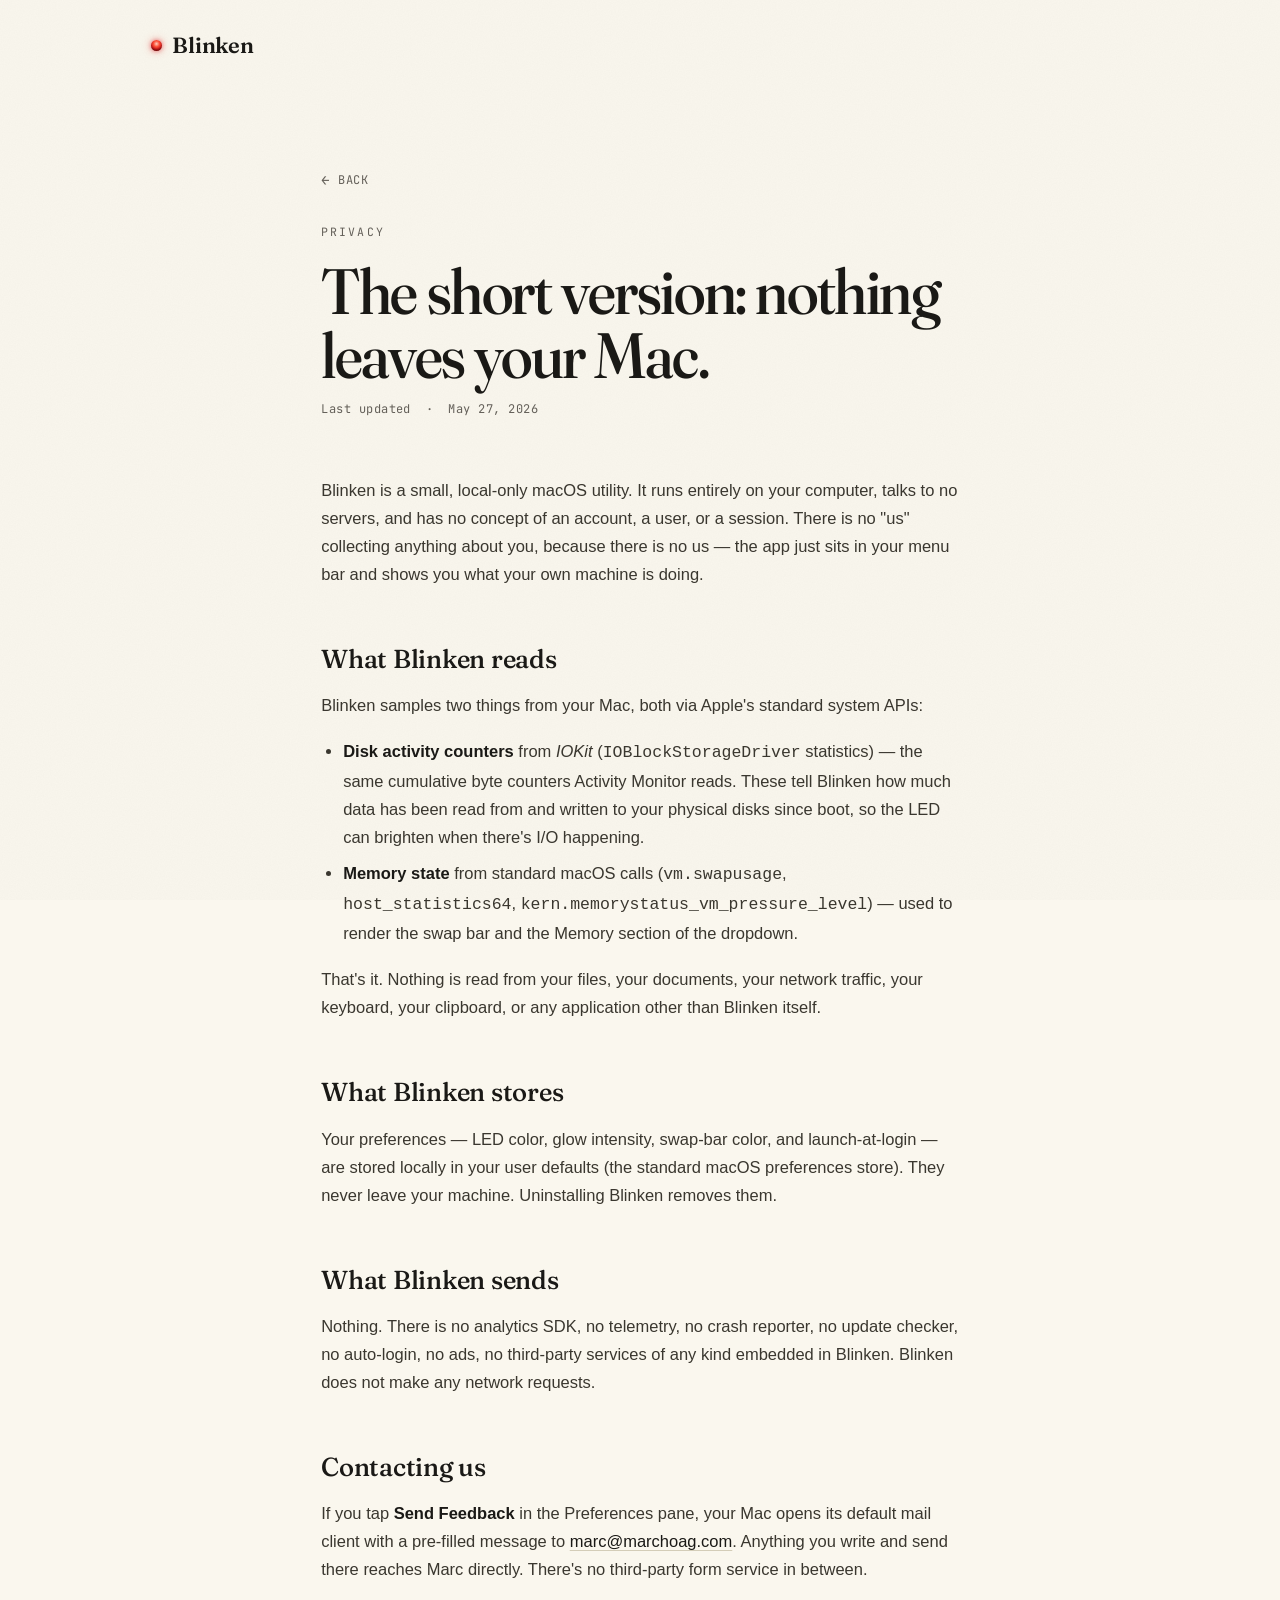
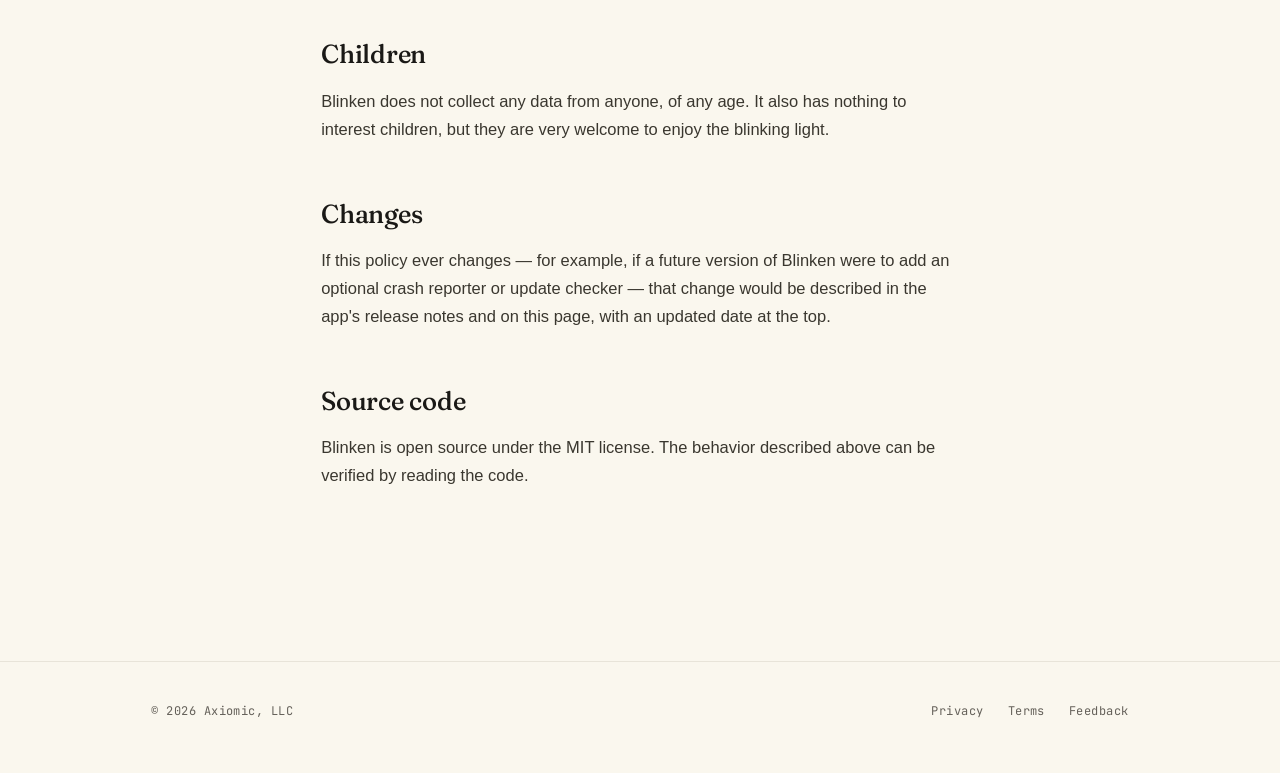
==== web/privacy.html @ ebc89130 "feat: /web — single-page marketing site with Privacy + Terms A static, self-contained marketing site" ====
<!DOCTYPE html>
<html lang="en">
<head>
    <meta charset="UTF-8">
    <meta name="viewport" content="width=device-width, initial-scale=1.0">
    <title>Privacy — Blinken</title>
    <meta name="description" content="Blinken's privacy policy. The short version: Blinken collects nothing.">

    <link rel="icon" type="image/svg+xml" href="data:image/svg+xml,%3Csvg xmlns='http://www.w3.org/2000/svg' viewBox='0 0 32 32'%3E%3Cdefs%3E%3CradialGradient id='g' cx='50%25' cy='38%25'%3E%3Cstop offset='0%25' stop-color='%23fff5ed'/%3E%3Cstop offset='12%25' stop-color='%23ff7a5d'/%3E%3Cstop offset='40%25' stop-color='%23e11c1c'/%3E%3Cstop offset='100%25' stop-color='%233a0606'/%3E%3C/radialGradient%3E%3C/defs%3E%3Ccircle cx='16' cy='16' r='11.5' fill='url(%23g)'/%3E%3C/svg%3E">

    <link rel="preconnect" href="https://fonts.googleapis.com">
    <link rel="preconnect" href="https://fonts.gstatic.com" crossorigin>
    <link rel="preconnect" href="https://api.fontshare.com" crossorigin>
    <link href="https://fonts.googleapis.com/css2?family=Fraunces:ital,opsz,wght,SOFT@0,9..144,300..700,0..100;1,9..144,300..700,0..100&family=JetBrains+Mono:wght@400;500&display=swap" rel="stylesheet">
    <link href="https://api.fontshare.com/v2/css?f[]=switzer@400,500,600&display=swap" rel="stylesheet">

    <link rel="stylesheet" href="styles.css">
</head>
<body>

    <nav class="site-nav">
        <a href="index.html" class="wordmark">
            <span class="led-mini" aria-hidden="true"></span>
            <span>Blinken</span>
        </a>
    </nav>

    <main class="doc">

        <a href="index.html" class="doc-back">Back</a>

        <p class="doc-eyebrow">Privacy</p>
        <h1>The short version: nothing leaves your Mac.</h1>
        <p class="doc-updated">Last updated &nbsp;·&nbsp; May 27, 2026</p>

        <p>
            Blinken is a small, local-only macOS utility. It runs entirely on your computer, talks
            to no servers, and has no concept of an account, a user, or a session. There is no
            "us" collecting anything about you, because there is no us — the app just sits in your
            menu bar and shows you what your own machine is doing.
        </p>

        <h2>What Blinken reads</h2>
        <p>
            Blinken samples two things from your Mac, both via Apple's standard system APIs:
        </p>
        <ul>
            <li>
                <strong>Disk activity counters</strong> from <em>IOKit</em>
                (<code>IOBlockStorageDriver</code> statistics) — the same cumulative byte
                counters Activity Monitor reads. These tell Blinken how much data has been
                read from and written to your physical disks since boot, so the LED can
                brighten when there's I/O happening.
            </li>
            <li>
                <strong>Memory state</strong> from standard macOS calls (<code>vm.swapusage</code>,
                <code>host_statistics64</code>, <code>kern.memorystatus_vm_pressure_level</code>) —
                used to render the swap bar and the Memory section of the dropdown.
            </li>
        </ul>

        <p>
            That's it. Nothing is read from your files, your documents, your network traffic, your
            keyboard, your clipboard, or any application other than Blinken itself.
        </p>

        <h2>What Blinken stores</h2>
        <p>
            Your preferences — LED color, glow intensity, swap-bar color, and launch-at-login —
            are stored locally in your user defaults (the standard macOS preferences store).
            They never leave your machine. Uninstalling Blinken removes them.
        </p>

        <h2>What Blinken sends</h2>
        <p>
            Nothing. There is no analytics SDK, no telemetry, no crash reporter, no update checker,
            no auto-login, no ads, no third-party services of any kind embedded in Blinken.
            Blinken does not make any network requests.
        </p>

        <h2>Contacting us</h2>
        <p>
            If you tap <strong>Send Feedback</strong> in the Preferences pane, your Mac opens its
            default mail client with a pre-filled message to <a href="mailto:marc@marchoag.com?subject=Blinken:%20">marc@marchoag.com</a>.
            Anything you write and send there reaches Marc directly. There's no third-party form
            service in between.
        </p>

        <h2>Children</h2>
        <p>
            Blinken does not collect any data from anyone, of any age. It also has nothing to
            interest children, but they are very welcome to enjoy the blinking light.
        </p>

        <h2>Changes</h2>
        <p>
            If this policy ever changes — for example, if a future version of Blinken were to
            add an optional crash reporter or update checker — that change would be described
            in the app's release notes and on this page, with an updated date at the top.
        </p>

        <h2>Source code</h2>
        <p>
            Blinken is open source under the MIT license. The behavior described above can be
            verified by reading the code.
        </p>

    </main>

    <footer>
        <div class="footer-inner">
            <div class="footer-meta">
                © 2026 <a href="https://axiomic.ai">Axiomic, LLC</a>
            </div>
            <nav class="footer-links" aria-label="Footer">
                <a href="privacy.html">Privacy</a>
                <a href="terms.html">Terms</a>
                <a href="mailto:marc@marchoag.com?subject=Blinken:%20">Feedback</a>
            </nav>
        </div>
    </footer>

</body>
</html>
---- web/styles.css ----
/* ──────────────────────────────────────────────────────────────────────
   Blinken — marketing site stylesheet
   Restrained editorial. Warm paper. One bright lamp.
   ────────────────────────────────────────────────────────────────────── */

:root {
    /* Colour */
    --paper:        #FAF7EE;
    --paper-deep:   #F2EDDF;
    --ink:          #1A1916;
    --ink-soft:     #3A372F;
    --subdued:      #65615A;
    --rule:         #E8E4D9;
    --rule-strong:  #D4CDB8;

    --led-red:      #E11C1C;
    --led-red-soft: #FF5239;
    --led-red-deep: #8A0808;
    --led-glow:     rgba(225, 28, 28, 0.35);

    /* Type */
    --display: "Fraunces", "Times New Roman", Georgia, serif;
    --body:    "Switzer", -apple-system, BlinkMacSystemFont, "Helvetica Neue", sans-serif;
    --mono:    "JetBrains Mono", ui-monospace, "SF Mono", Menlo, monospace;

    /* Scale & rhythm */
    --max-width: 1080px;
    --gutter: clamp(20px, 4vw, 56px);
    --section-y: clamp(80px, 12vw, 160px);
}

* { box-sizing: border-box; margin: 0; padding: 0; }

html { scroll-behavior: smooth; }

body {
    font-family: var(--body);
    font-weight: 400;
    font-size: 17px;
    line-height: 1.55;
    color: var(--ink);
    background: var(--paper);
    -webkit-font-smoothing: antialiased;
    -moz-osx-font-smoothing: grayscale;
    text-rendering: optimizeLegibility;
    font-feature-settings: "ss01", "cv11", "cv02";
    overflow-x: hidden;
}

/* Subtle paper grain via a tiny noise SVG overlay */
body::before {
    content: "";
    position: fixed;
    inset: 0;
    pointer-events: none;
    z-index: 100;
    opacity: 0.035;
    mix-blend-mode: multiply;
    background-image: url("data:image/svg+xml;utf8,<svg xmlns='http://www.w3.org/2000/svg' width='180' height='180'><filter id='n'><feTurbulence type='fractalNoise' baseFrequency='0.85' numOctaves='2' stitchTiles='stitch'/><feColorMatrix values='0 0 0 0 0  0 0 0 0 0  0 0 0 0 0  0 0 0 0.6 0'/></filter><rect width='100%' height='100%' filter='url(%23n)'/></svg>");
}

a { color: var(--ink); text-decoration: underline; text-decoration-color: var(--rule-strong); text-decoration-thickness: 1px; text-underline-offset: 3px; transition: text-decoration-color .2s ease; }
a:hover { text-decoration-color: var(--led-red); }

/* ───── Navigation ───── */

.site-nav {
    display: flex;
    align-items: center;
    justify-content: space-between;
    padding: 28px var(--gutter);
    max-width: var(--max-width);
    margin: 0 auto;
}

.wordmark {
    display: inline-flex;
    align-items: center;
    gap: 10px;
    font-family: var(--display);
    font-weight: 600;
    font-size: 22px;
    letter-spacing: -0.01em;
    color: var(--ink);
    text-decoration: none;
}
.wordmark:hover { text-decoration: none; }

.wordmark .led-mini {
    width: 11px;
    height: 11px;
    border-radius: 50%;
    background: radial-gradient(circle at 50% 35%, #ffd1c1 0%, #ff5239 32%, #e11c1c 60%, #6b0606 100%);
    box-shadow:
        0 0 4px rgba(225, 28, 28, 0.55),
        0 0 10px rgba(225, 28, 28, 0.35),
        inset 0 -2px 2px rgba(40, 0, 0, 0.4);
    animation: led-mini-pulse 3.8s ease-in-out infinite;
}

@keyframes led-mini-pulse {
    0%, 18%, 100% { filter: brightness(0.92); }
    8%  { filter: brightness(1.35); }
    52% { filter: brightness(1.18); }
    60% { filter: brightness(0.85); }
    66% { filter: brightness(1.25); }
}

.nav-cta {
    font-family: var(--mono);
    font-size: 12.5px;
    letter-spacing: 0.04em;
    text-transform: uppercase;
    color: var(--ink);
    text-decoration: none;
    padding: 9px 16px;
    border: 1px solid var(--rule-strong);
    border-radius: 100px;
    transition: border-color .2s ease, color .2s ease, background .2s ease;
}
.nav-cta:hover {
    color: var(--paper);
    background: var(--ink);
    border-color: var(--ink);
}

/* ───── Hero ───── */

.hero {
    position: relative;
    max-width: var(--max-width);
    margin: 0 auto;
    padding: clamp(40px, 8vw, 88px) var(--gutter) clamp(60px, 10vw, 130px);
    text-align: center;
    overflow: visible;
}

/* atmospheric red wash bleeding from the LED into the page */
.hero::before {
    content: "";
    position: absolute;
    top: 20%;
    left: 50%;
    width: 1100px;
    height: 900px;
    transform: translateX(-50%);
    background: radial-gradient(
        ellipse 50% 50% at 50% 40%,
        rgba(225, 28, 28, 0.09) 0%,
        rgba(225, 28, 28, 0.04) 35%,
        transparent 75%);
    pointer-events: none;
    z-index: 0;
}

.hero > * { position: relative; z-index: 1; }

.kicker {
    font-family: var(--mono);
    font-size: 11.5px;
    letter-spacing: 0.18em;
    text-transform: uppercase;
    color: var(--subdued);
    margin-bottom: 24px;
}
.kicker::before { content: "—  "; color: var(--rule-strong); }
.kicker::after  { content: "  —"; color: var(--rule-strong); }

.led-stage {
    width: 280px;
    height: 280px;
    margin: 0 auto clamp(40px, 6vw, 64px);
    display: grid;
    place-items: center;
    position: relative;
}

.led {
    width: 132px;
    height: 132px;
    border-radius: 50%;
    background:
        radial-gradient(circle at 50% 38%,
            #fff5ed 0%,
            #ffb499 7%,
            #ff5239 19%,
            #e11c1c 40%,
            #8a0808 78%,
            #2f0303 100%);
    position: relative;
    box-shadow:
        inset 0 -10px 22px rgba(60, 0, 0, 0.45),
        inset 0 4px 12px rgba(255, 220, 200, 0.25),
        0 0 36px rgba(255, 50, 30, 0.5),
        0 0 80px rgba(225, 28, 28, 0.4),
        0 0 150px rgba(225, 28, 28, 0.25),
        0 0 280px rgba(225, 28, 28, 0.12);
    animation: led-activity 4.6s cubic-bezier(0.45, 0, 0.55, 1) infinite;
    will-change: filter;
}

/* glassy specular highlight at the top of the dome */
.led::after {
    content: "";
    position: absolute;
    inset: 12% 26% 56% 26%;
    border-radius: 50%;
    background: radial-gradient(ellipse at 50% 30%,
        rgba(255, 255, 255, 0.75),
        rgba(255, 230, 220, 0.2) 50%,
        rgba(255, 255, 255, 0) 80%);
    pointer-events: none;
    filter: blur(0.6px);
}

/* Believable disk-activity rhythm: mostly steady with irregular flickers. */
@keyframes led-activity {
    0%   { filter: brightness(0.92); }
    3%   { filter: brightness(1.45); }
    5%   { filter: brightness(1.00); }
    8%   { filter: brightness(1.32); }
    10%  { filter: brightness(0.95); }
    20%  { filter: brightness(0.88); }
    25%  { filter: brightness(0.92); }
    /* quiet stretch */
    42%  { filter: brightness(0.85); }
    44%  { filter: brightness(1.5);  }
    46%  { filter: brightness(0.95); }
    /* burst */
    63%  { filter: brightness(0.9);  }
    65%  { filter: brightness(1.4);  }
    67%  { filter: brightness(1.0);  }
    69%  { filter: brightness(1.35); }
    71%  { filter: brightness(0.88); }
    /* tail */
    88%  { filter: brightness(0.95); }
    92%  { filter: brightness(1.18); }
    96%  { filter: brightness(0.9);  }
    100% { filter: brightness(0.92); }
}

@media (prefers-reduced-motion: reduce) {
    .led, .wordmark .led-mini { animation: none; filter: brightness(1.05); }
}

.hero h1 {
    font-family: var(--display);
    font-weight: 500;
    font-size: clamp(48px, 8.4vw, 108px);
    line-height: 0.96;
    letter-spacing: -0.025em;
    color: var(--ink);
    font-variation-settings: "opsz" 144, "SOFT" 30;
    max-width: 18ch;
    margin: 0 auto;
}

.hero h1 .it {
    font-style: italic;
    font-weight: 400;
    color: var(--ink-soft);
}

.hero .lede {
    font-size: clamp(17px, 1.5vw, 20px);
    line-height: 1.55;
    color: var(--ink-soft);
    max-width: 560px;
    margin: 28px auto 0;
}

.cta-row {
    display: inline-flex;
    flex-wrap: wrap;
    align-items: center;
    justify-content: center;
    gap: 22px;
    margin-top: 44px;
}

.btn-primary {
    display: inline-flex;
    align-items: center;
    gap: 10px;
    font-family: var(--body);
    font-weight: 500;
    font-size: 15.5px;
    letter-spacing: -0.005em;
    color: var(--paper);
    background: var(--ink);
    padding: 14px 26px;
    border-radius: 100px;
    text-decoration: none;
    transition: transform .15s ease, background .2s ease, box-shadow .25s ease;
    box-shadow: 0 1px 0 rgba(255, 255, 255, 0.4) inset, 0 12px 30px -12px rgba(26, 25, 22, 0.5);
}
.btn-primary:hover { background: #000; transform: translateY(-1px); text-decoration: none; box-shadow: 0 1px 0 rgba(255, 255, 255, 0.4) inset, 0 18px 40px -14px rgba(26, 25, 22, 0.6); }
.btn-primary:active { transform: translateY(0); }

.btn-primary .arrow {
    width: 18px; height: 18px; display: inline-block;
    background: currentColor;
    -webkit-mask: url("data:image/svg+xml;utf8,<svg xmlns='http://www.w3.org/2000/svg' width='18' height='18' viewBox='0 0 18 18'><path fill='none' stroke='currentColor' stroke-width='1.4' stroke-linecap='round' stroke-linejoin='round' d='M3 9h12M10 4l5 5-5 5'/></svg>") center/contain no-repeat;
    mask: url("data:image/svg+xml;utf8,<svg xmlns='http://www.w3.org/2000/svg' width='18' height='18' viewBox='0 0 18 18'><path fill='none' stroke='currentColor' stroke-width='1.4' stroke-linecap='round' stroke-linejoin='round' d='M3 9h12M10 4l5 5-5 5'/></svg>") center/contain no-repeat;
}

.cta-meta {
    font-family: var(--mono);
    font-size: 12px;
    letter-spacing: 0.06em;
    color: var(--subdued);
    white-space: nowrap;
}

/* hero entry animation */
.hero .kicker  { opacity: 0; animation: rise .9s ease .15s forwards; }
.led-stage     { opacity: 0; animation: rise 1.1s ease .35s forwards; }
.hero h1       { opacity: 0; animation: rise 1.0s ease .55s forwards; }
.hero .lede    { opacity: 0; animation: rise .9s  ease .75s forwards; }
.cta-row       { opacity: 0; animation: rise .8s  ease .95s forwards; }

@keyframes rise {
    from { opacity: 0; transform: translateY(14px); }
    to   { opacity: 1; transform: translateY(0); }
}

@media (prefers-reduced-motion: reduce) {
    .hero .kicker, .led-stage, .hero h1, .hero .lede, .cta-row { opacity: 1; animation: none; transform: none; }
}

/* ───── Section: features ───── */

.section {
    max-width: var(--max-width);
    margin: 0 auto;
    padding: var(--section-y) var(--gutter);
    border-top: 1px solid var(--rule);
}

.section-head {
    display: grid;
    grid-template-columns: 1fr;
    gap: 14px;
    margin-bottom: clamp(48px, 7vw, 80px);
    max-width: 720px;
}

.section-eyebrow {
    font-family: var(--mono);
    font-size: 11.5px;
    letter-spacing: 0.18em;
    text-transform: uppercase;
    color: var(--subdued);
}

.section h2 {
    font-family: var(--display);
    font-weight: 500;
    font-size: clamp(34px, 5.2vw, 60px);
    line-height: 1.02;
    letter-spacing: -0.02em;
    color: var(--ink);
    font-variation-settings: "opsz" 80, "SOFT" 40;
}

.section h2 em { font-style: italic; font-weight: 400; color: var(--ink-soft); }

.feature-grid {
    display: grid;
    grid-template-columns: repeat(3, 1fr);
    gap: 56px 48px;
}

.feature {
    display: grid;
    gap: 14px;
}

.feature-icon {
    width: 44px;
    height: 44px;
    display: grid;
    place-items: center;
    margin-bottom: 10px;
}

.feature-icon .led {
    width: 28px; height: 28px;
    box-shadow:
        inset 0 -3px 6px rgba(60, 0, 0, 0.45),
        0 0 12px rgba(225, 28, 28, 0.45),
        0 0 28px rgba(225, 28, 28, 0.2);
    animation-duration: 5.2s;
}
.feature-icon .led::after { inset: 14% 28% 56% 28%; }

.feature-icon .swap-bar {
    width: 6px; height: 28px;
    background: linear-gradient(
        to top,
        #b88810 0%,
        #b88810 40%,
        #D4A017 40%,
        #D4A017 100%);
    box-shadow:
        inset 0 0 2px rgba(60, 40, 0, 0.4),
        0 0 12px rgba(212, 160, 23, 0.45),
        0 0 24px rgba(212, 160, 23, 0.2);
    border-radius: 1px;
    position: relative;
}

.feature-icon .menu-glyph {
    display: flex;
    flex-direction: column;
    gap: 3px;
    width: 24px;
}
.feature-icon .menu-glyph i {
    height: 3px;
    background: var(--ink-soft);
    border-radius: 1px;
    opacity: 0.85;
    display: block;
}
.feature-icon .menu-glyph i:nth-child(1) { width: 100%; }
.feature-icon .menu-glyph i:nth-child(2) { width: 70%; }
.feature-icon .menu-glyph i:nth-child(3) { width: 85%; }

.feature h3 {
    font-family: var(--display);
    font-weight: 500;
    font-size: 22px;
    line-height: 1.25;
    letter-spacing: -0.005em;
    color: var(--ink);
}

.feature p {
    font-size: 15.5px;
    line-height: 1.65;
    color: var(--ink-soft);
    max-width: 36ch;
}

/* ───── Philosophy ───── */

.philosophy {
    max-width: var(--max-width);
    margin: 0 auto;
    padding: var(--section-y) var(--gutter);
    border-top: 1px solid var(--rule);
    display: grid;
    grid-template-columns: 0.85fr 1.15fr;
    gap: 80px;
    align-items: start;
}

.philosophy .section-head { margin-bottom: 0; }

.philosophy-body { display: grid; gap: 22px; }

.philosophy-body p {
    font-family: var(--display);
    font-weight: 400;
    font-size: clamp(19px, 1.9vw, 23px);
    line-height: 1.45;
    color: var(--ink);
    font-variation-settings: "opsz" 30, "SOFT" 20;
    letter-spacing: -0.005em;
}

.philosophy-body p:first-child::first-letter {
    font-family: var(--display);
    font-weight: 500;
    font-size: 4.2em;
    line-height: 0.85;
    float: left;
    padding: 6px 12px 0 0;
    color: var(--led-red);
    font-variation-settings: "opsz" 144, "SOFT" 40;
}

.philosophy-body em {
    font-style: italic;
    color: var(--ink-soft);
}

/* ───── Privacy note ───── */

.privacy-band {
    max-width: var(--max-width);
    margin: 0 auto;
    padding: var(--section-y) var(--gutter);
    border-top: 1px solid var(--rule);
    text-align: center;
}

.privacy-band h2 {
    font-family: var(--display);
    font-weight: 500;
    font-size: clamp(34px, 5.2vw, 60px);
    line-height: 1.02;
    letter-spacing: -0.02em;
    font-variation-settings: "opsz" 80, "SOFT" 40;
    margin-bottom: 28px;
}

.privacy-band p {
    font-size: clamp(17px, 1.4vw, 19px);
    line-height: 1.65;
    color: var(--ink-soft);
    max-width: 620px;
    margin: 0 auto;
}

.privacy-meta {
    display: inline-flex;
    flex-wrap: wrap;
    justify-content: center;
    gap: 22px;
    margin-top: 36px;
    font-family: var(--mono);
    font-size: 12px;
    letter-spacing: 0.06em;
    color: var(--subdued);
    text-transform: uppercase;
}

.privacy-meta span { position: relative; }
.privacy-meta span + span::before {
    content: "·";
    margin-right: 22px;
    color: var(--rule-strong);
}

/* ───── Byline ───── */

.byline {
    max-width: var(--max-width);
    margin: 0 auto;
    padding: var(--section-y) var(--gutter);
    border-top: 1px solid var(--rule);
    text-align: center;
}

.byline p {
    font-family: var(--display);
    font-weight: 400;
    font-size: clamp(20px, 2vw, 26px);
    line-height: 1.45;
    color: var(--ink);
    font-variation-settings: "opsz" 60, "SOFT" 30;
}

.byline a { text-decoration-color: var(--rule-strong); }
.byline a:hover { text-decoration-color: var(--led-red); }

.byline .heart { color: var(--led-red); display: inline-block; }

/* ───── Footer ───── */

footer {
    border-top: 1px solid var(--rule);
    margin-top: 0;
}

.footer-inner {
    max-width: var(--max-width);
    margin: 0 auto;
    padding: 40px var(--gutter) 56px;
    display: flex;
    flex-wrap: wrap;
    align-items: center;
    justify-content: space-between;
    gap: 22px;
    font-family: var(--mono);
    font-size: 12px;
    letter-spacing: 0.04em;
    color: var(--subdued);
}

.footer-inner a {
    text-decoration: none;
    color: var(--subdued);
    transition: color .15s ease;
}
.footer-inner a:hover { color: var(--ink); }

.footer-links { display: inline-flex; gap: 24px; }

/* ───── Document pages (privacy / terms) ───── */

.doc {
    max-width: 740px;
    margin: 0 auto;
    padding: clamp(40px, 6vw, 80px) var(--gutter) var(--section-y);
}

.doc .doc-eyebrow {
    font-family: var(--mono);
    font-size: 11.5px;
    letter-spacing: 0.18em;
    text-transform: uppercase;
    color: var(--subdued);
    margin-bottom: 18px;
}

.doc h1 {
    font-family: var(--display);
    font-weight: 500;
    font-size: clamp(40px, 6vw, 64px);
    line-height: 1.0;
    letter-spacing: -0.022em;
    font-variation-settings: "opsz" 120, "SOFT" 30;
    margin-bottom: 12px;
}

.doc .doc-updated {
    font-family: var(--mono);
    font-size: 12px;
    color: var(--subdued);
    letter-spacing: 0.04em;
    margin-bottom: 56px;
}

.doc h2 {
    font-family: var(--display);
    font-weight: 500;
    font-size: 26px;
    line-height: 1.2;
    letter-spacing: -0.01em;
    font-variation-settings: "opsz" 36, "SOFT" 30;
    margin: 56px 0 16px;
    color: var(--ink);
}

.doc p, .doc li {
    font-size: 16.5px;
    line-height: 1.7;
    color: var(--ink-soft);
}

.doc p { margin-bottom: 18px; }

.doc ul { padding-left: 22px; margin-bottom: 18px; }
.doc li { margin-bottom: 8px; }

.doc strong { color: var(--ink); font-weight: 600; }

.doc-back {
    display: inline-flex;
    align-items: center;
    gap: 8px;
    margin-bottom: 30px;
    font-family: var(--mono);
    font-size: 12px;
    letter-spacing: 0.06em;
    text-transform: uppercase;
    color: var(--subdued);
    text-decoration: none;
}
.doc-back:hover { color: var(--ink); }
.doc-back::before { content: "←"; font-size: 14px; }

/* ───── Mobile ───── */

@media (max-width: 820px) {
    .feature-grid {
        grid-template-columns: 1fr;
        gap: 44px;
    }
    .philosophy {
        grid-template-columns: 1fr;
        gap: 32px;
    }
    .led-stage {
        width: 240px;
        height: 240px;
    }
    .led {
        width: 110px;
        height: 110px;
    }
}

@media (max-width: 500px) {
    .nav-cta { display: none; }
    .privacy-meta { gap: 12px; }
    .privacy-meta span + span::before { margin-right: 12px; }
    .footer-inner { flex-direction: column; align-items: center; text-align: center; }
    .footer-links { flex-wrap: wrap; justify-content: center; }
}
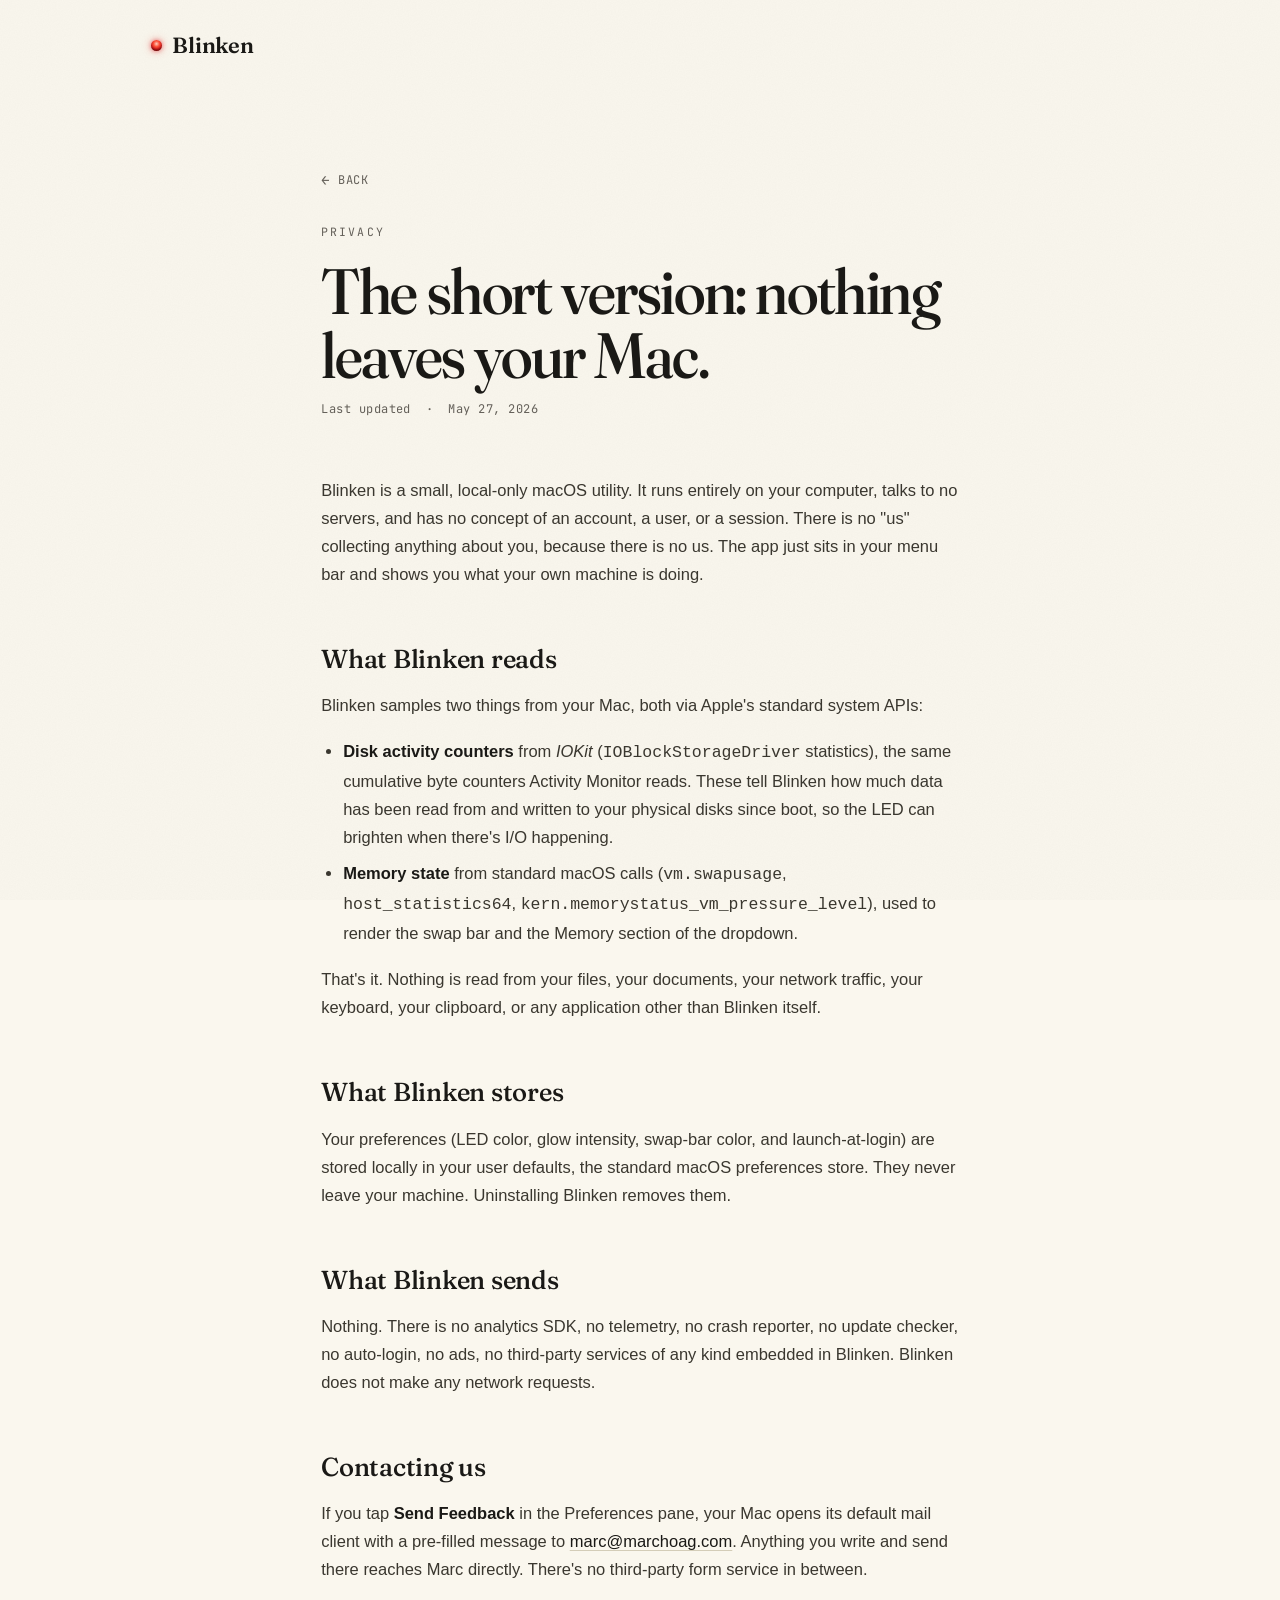
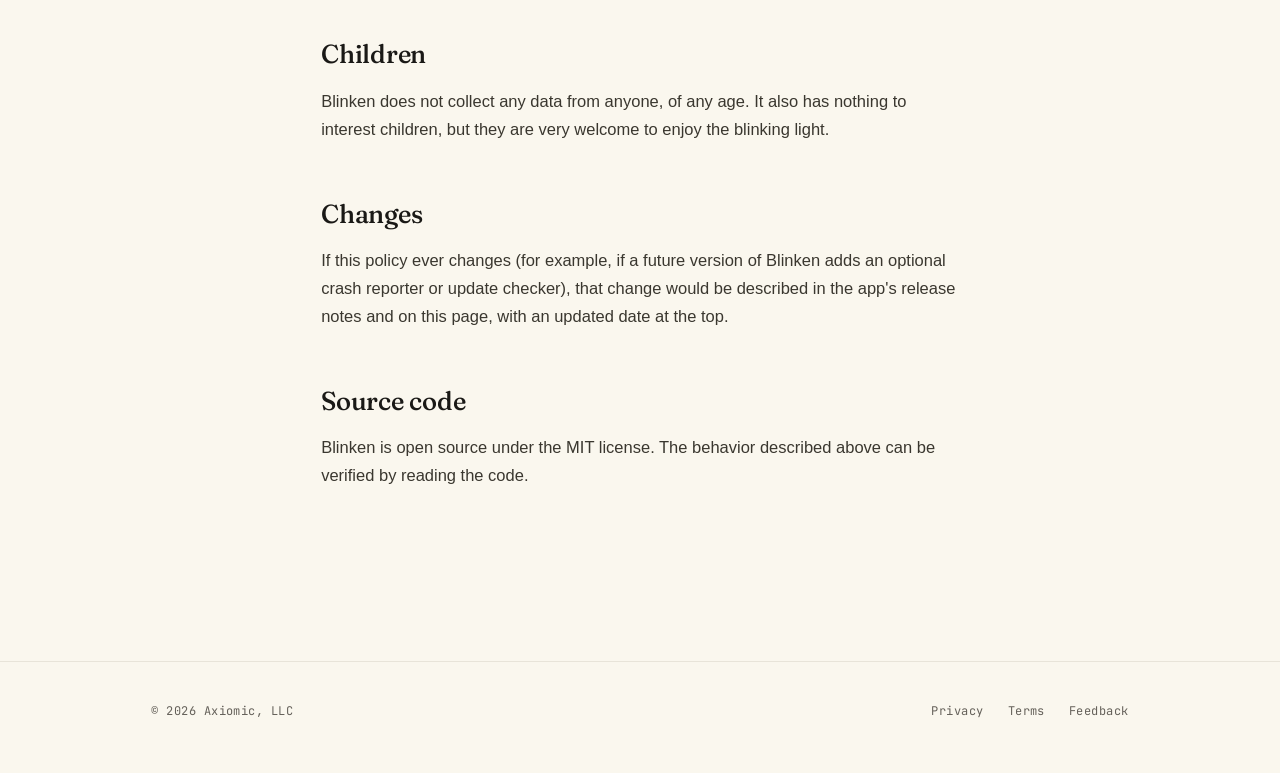
==== commit fb4a900d: "fix: web — strip em-dashes (commas, periods, parens instead) You were right, I was em-dash-drunk. 19" ====
--- a/web/privacy.html
+++ b/web/privacy.html
@@ -3,7 +3,7 @@
 <head>
     <meta charset="UTF-8">
     <meta name="viewport" content="width=device-width, initial-scale=1.0">
-    <title>Privacy — Blinken</title>
+    <title>Privacy · Blinken</title>
     <meta name="description" content="Blinken's privacy policy. The short version: Blinken collects nothing.">
 
     <link rel="icon" type="image/svg+xml" href="data:image/svg+xml,%3Csvg xmlns='http://www.w3.org/2000/svg' viewBox='0 0 32 32'%3E%3Cdefs%3E%3CradialGradient id='g' cx='50%25' cy='38%25'%3E%3Cstop offset='0%25' stop-color='%23fff5ed'/%3E%3Cstop offset='12%25' stop-color='%23ff7a5d'/%3E%3Cstop offset='40%25' stop-color='%23e11c1c'/%3E%3Cstop offset='100%25' stop-color='%233a0606'/%3E%3C/radialGradient%3E%3C/defs%3E%3Ccircle cx='16' cy='16' r='11.5' fill='url(%23g)'/%3E%3C/svg%3E">
@@ -36,7 +36,7 @@
         <p>
             Blinken is a small, local-only macOS utility. It runs entirely on your computer, talks
             to no servers, and has no concept of an account, a user, or a session. There is no
-            "us" collecting anything about you, because there is no us — the app just sits in your
+            "us" collecting anything about you, because there is no us. The app just sits in your
             menu bar and shows you what your own machine is doing.
         </p>
 
@@ -47,14 +47,14 @@
         <ul>
             <li>
                 <strong>Disk activity counters</strong> from <em>IOKit</em>
-                (<code>IOBlockStorageDriver</code> statistics) — the same cumulative byte
+                (<code>IOBlockStorageDriver</code> statistics), the same cumulative byte
                 counters Activity Monitor reads. These tell Blinken how much data has been
                 read from and written to your physical disks since boot, so the LED can
                 brighten when there's I/O happening.
             </li>
             <li>
                 <strong>Memory state</strong> from standard macOS calls (<code>vm.swapusage</code>,
-                <code>host_statistics64</code>, <code>kern.memorystatus_vm_pressure_level</code>) —
+                <code>host_statistics64</code>, <code>kern.memorystatus_vm_pressure_level</code>),
                 used to render the swap bar and the Memory section of the dropdown.
             </li>
         </ul>
@@ -66,8 +66,8 @@
 
         <h2>What Blinken stores</h2>
         <p>
-            Your preferences — LED color, glow intensity, swap-bar color, and launch-at-login —
-            are stored locally in your user defaults (the standard macOS preferences store).
+            Your preferences (LED color, glow intensity, swap-bar color, and launch-at-login)
+            are stored locally in your user defaults, the standard macOS preferences store.
             They never leave your machine. Uninstalling Blinken removes them.
         </p>
 
@@ -94,9 +94,9 @@
 
         <h2>Changes</h2>
         <p>
-            If this policy ever changes — for example, if a future version of Blinken were to
-            add an optional crash reporter or update checker — that change would be described
-            in the app's release notes and on this page, with an updated date at the top.
+            If this policy ever changes (for example, if a future version of Blinken adds an
+            optional crash reporter or update checker), that change would be described in the
+            app's release notes and on this page, with an updated date at the top.
         </p>
 
         <h2>Source code</h2>
--- a/web/styles.css
+++ b/web/styles.css
@@ -163,8 +163,7 @@
     color: var(--subdued);
     margin-bottom: 24px;
 }
-.kicker::before { content: "—  "; color: var(--rule-strong); }
-.kicker::after  { content: "  —"; color: var(--rule-strong); }
+/* (kicker stands alone; no decorative dashes) */
 
 .led-stage {
     width: 280px;
